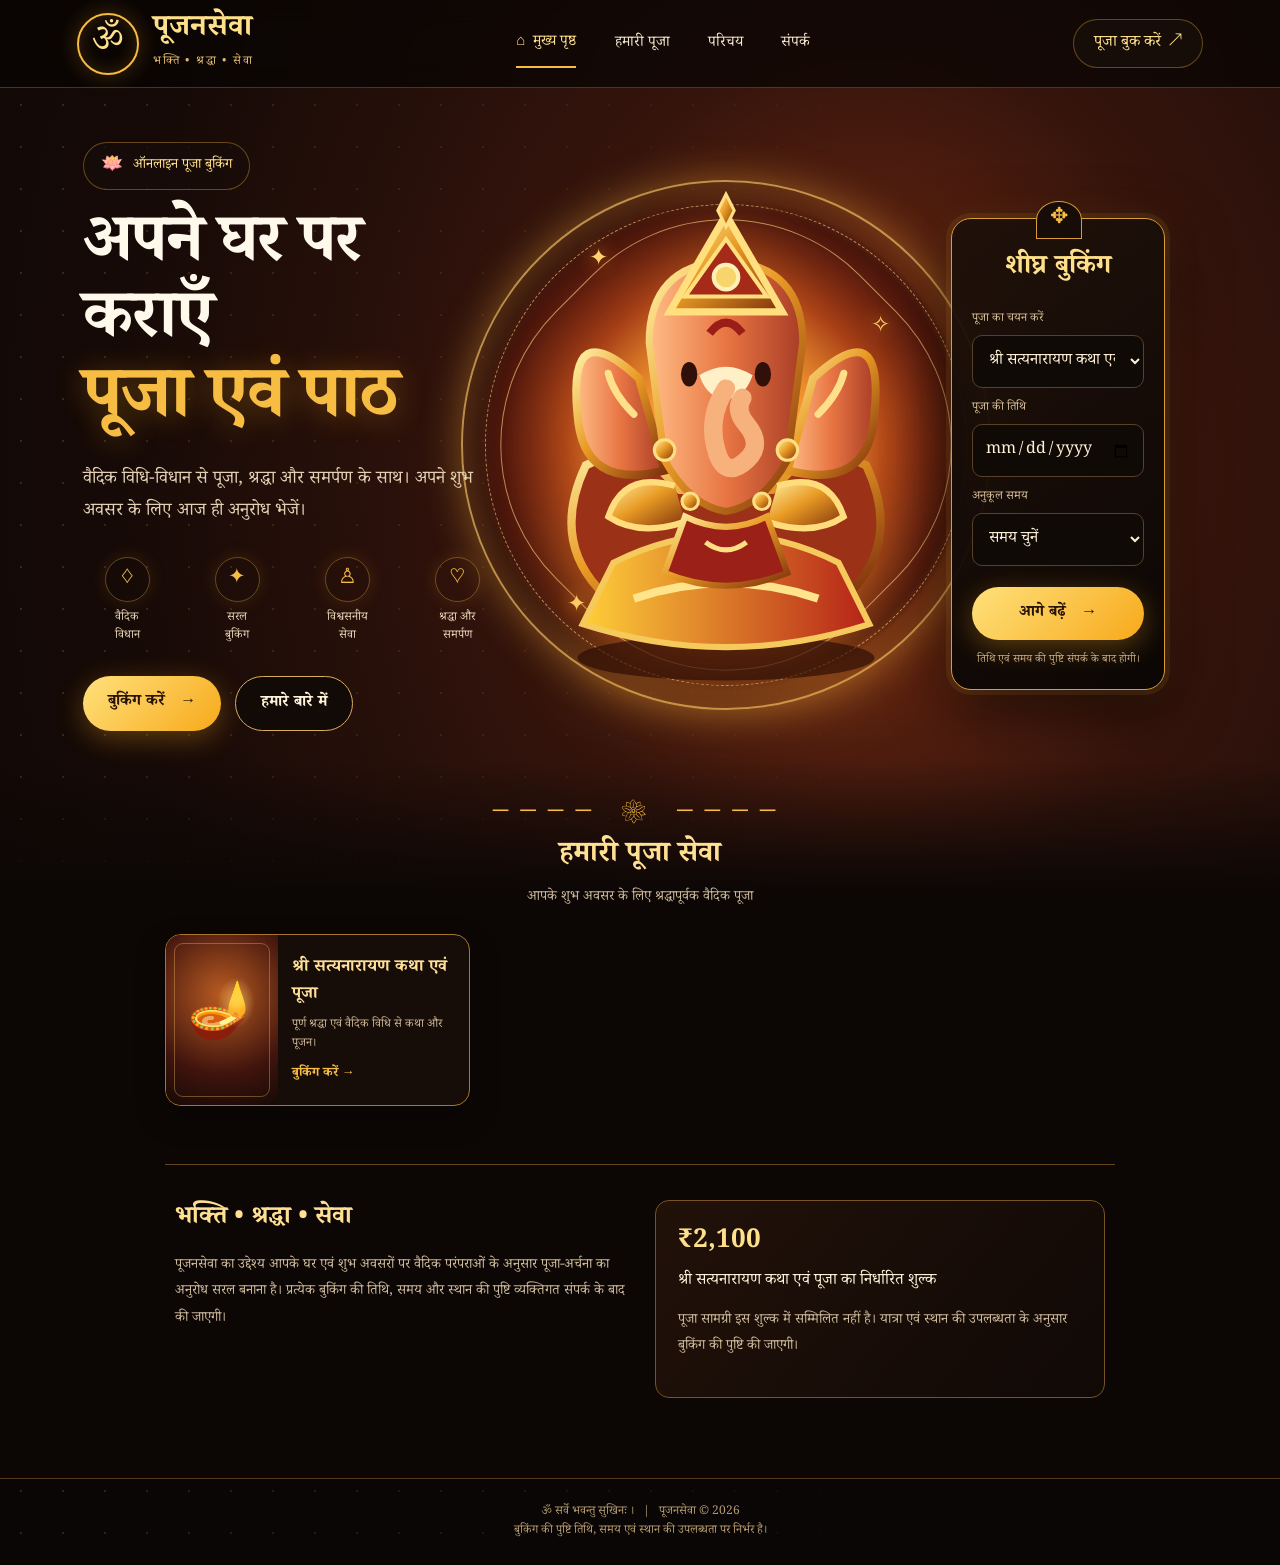
==== index.html @ 4617ffc5 "Build PujanSeva devotional booking homepage" ====
<!doctype html>
<html lang="hi">
<head>
<meta charset="utf-8"><meta name="viewport" content="width=device-width,initial-scale=1">
<meta name="theme-color" content="#100805"><meta name="description" content="पूजनसेवा — श्री सत्यनारायण कथा एवं पूजा के लिए ऑनलाइन बुकिंग।">
<title>पूजनसेवा | दिव्य पूजा बुकिंग</title>
<link rel="preconnect" href="https://fonts.googleapis.com"><link rel="preconnect" href="https://fonts.gstatic.com" crossorigin>
<link href="https://fonts.googleapis.com/css2?family=DM+Sans:wght@400;500;600;700&family=Noto+Serif+Devanagari:wght@400;500;600;700&display=swap" rel="stylesheet">
<style>
:root{--gold:#f7bd43;--gold2:#ffe08a;--ink:#100805;--cream:#fff4d9;--muted:#d2bda0;--line:rgba(245,183,62,.35)}
*{box-sizing:border-box}html{scroll-behavior:smooth}body{margin:0;background:#100805;color:var(--cream);font-family:'Noto Serif Devanagari',serif}button,input,select,textarea{font:inherit}a{color:inherit;text-decoration:none}
.page{min-height:100vh;position:relative;overflow:hidden;background:radial-gradient(ellipse at 68% 30%,#7c2d13 0,#35140c 28%,#160a07 61%,#0b0605 100%)}
.page:before{content:"";position:absolute;inset:0;opacity:.17;pointer-events:none;background-image:radial-gradient(#f8c35a 1px,transparent 1px);background-size:42px 42px;mask-image:linear-gradient(90deg,#000,transparent 78%)}
.topbar{height:88px;display:flex;align-items:center;justify-content:space-between;padding:0 clamp(20px,6vw,92px);border-bottom:1px solid rgba(255,198,79,.25);background:rgba(8,5,4,.72);backdrop-filter:blur(14px);position:relative;z-index:5}
.brand{display:flex;align-items:center;gap:14px}.brand-mark{width:62px;height:62px;border:2px solid var(--gold);border-radius:50%;display:grid;place-items:center;color:var(--gold2);font-size:36px;box-shadow:0 0 22px #e99a2444,inset 0 0 18px #e99a2433}.brand-name{font-size:30px;line-height:1;color:var(--gold2);font-weight:700}.brand-tag{font-size:12px;letter-spacing:1.8px;color:#e5bd72;margin-top:7px}
.nav{display:flex;gap:clamp(18px,3vw,48px);align-items:center;color:#f7e8cf;font-size:15px}.nav a{padding:12px 0;transition:.2s}.nav a:hover,.nav a.active{color:var(--gold2)}.nav a.active{border-bottom:2px solid var(--gold)}
.nav-cta{border:1px solid var(--line);border-radius:30px;padding:11px 20px;color:var(--gold2);background:#160d08}
.hero{position:relative;z-index:1;min-height:580px;display:grid;grid-template-columns:1.02fr 1.2fr .76fr;align-items:center;gap:10px;padding:42px clamp(22px,6.5vw,108px) 0}
.hero-copy{position:relative;z-index:2;padding:12px 0 30px}.eyebrow{display:inline-flex;align-items:center;gap:10px;border:1px solid var(--line);border-radius:30px;padding:9px 17px;color:var(--gold2);font-size:14px;background:#170d09aa}.eyebrow span{font-size:18px}
h1{font-size:clamp(42px,5.3vw,76px);line-height:1.12;margin:22px 0 14px;letter-spacing:-1.8px;color:#fff9ec;font-weight:700}h1 em{display:block;color:var(--gold);font-style:normal;font-size:1.08em;text-shadow:0 4px 30px #ffad2655}.sub{font-size:18px;color:#e4d1b4;line-height:1.8;max-width:450px}
.trust{display:flex;gap:22px;margin:28px 0 30px}.trust-item{width:88px;text-align:center;color:#e7d4b6;font-size:12px;line-height:1.5}.trust-icon{width:45px;height:45px;margin:0 auto 8px;border:1px solid var(--line);border-radius:50%;display:grid;place-items:center;color:var(--gold);font-size:21px;box-shadow:0 0 18px #f5ad2a22}
.actions{display:flex;gap:14px;flex-wrap:wrap}.btn{border:0;border-radius:40px;padding:14px 25px;font-weight:700;cursor:pointer;transition:transform .2s,box-shadow .2s}.btn:hover{transform:translateY(-2px)}.btn-gold{color:#281405;background:linear-gradient(135deg,#ffe17b,#f7a91b);box-shadow:0 7px 28px #f5a51c55}.btn-outline{color:#fff4d9;border:1px solid #d8ad59;background:#120a07}
.art{height:560px;position:relative;display:grid;place-items:center;isolation:isolate}.halo{position:absolute;width:min(39vw,490px);aspect-ratio:1;border-radius:50%;background:radial-gradient(circle,#ffd98b 0,#f79b37 24%,#a63a16 46%,#44130c 68%,transparent 72%);filter:blur(1px);opacity:.95;z-index:-2}.mandala{position:absolute;width:min(44vw,530px);aspect-ratio:1;border:2px solid #ffce68aa;border-radius:50%;box-shadow:0 0 40px #ffb43d66,inset 0 0 40px #ffb43d44;z-index:-1}.mandala:before,.mandala:after{content:"";position:absolute;inset:22px;border:1px dashed #ffdc8c99;border-radius:50%}.mandala:after{inset:48px;border-style:solid;transform:rotate(45deg);border-radius:44%}
.ganesh{width:min(37vw,430px);height:auto;filter:drop-shadow(0 18px 35px #ff9d2a66);animation:float 6s ease-in-out infinite}.spark{position:absolute;color:#ffd46c;font-size:23px;text-shadow:0 0 18px #ff9b21;animation:twinkle 2.4s infinite alternate}.s1{top:14%;left:18%}.s2{top:26%;right:12%;animation-delay:.8s}.s3{bottom:18%;left:13%;animation-delay:1.3s}.s4{bottom:25%;right:16%;animation-delay:.4s}
@keyframes float{50%{transform:translateY(-9px)}}@keyframes twinkle{to{opacity:.25;transform:scale(.7)}}
.booking{position:relative;z-index:3;border:1px solid #d99d37;border-radius:20px;padding:24px 20px 20px;background:linear-gradient(155deg,#1d1009f2,#090605f5);box-shadow:0 0 0 5px #f3b43a16,0 18px 60px #000a,0 0 35px #f2a52b22;margin-top:18px}.booking:before{content:"✥";position:absolute;top:-18px;left:calc(50% - 22px);width:44px;height:36px;background:#170c07;border:1px solid #d99d37;border-radius:50% 50% 0 0;color:var(--gold);display:grid;place-items:center;font-size:22px}.booking h2{text-align:center;color:var(--gold2);font-size:27px;margin:5px 0 20px}.field{margin:11px 0}.field label{display:block;font-size:12px;color:#d6bd96;margin:0 0 6px}.field input,.field select,.field textarea{width:100%;background:#100a07;border:1px solid #5a4025;border-radius:10px;padding:12px;color:#fff0d4;outline:none}.field input:focus,.field select:focus,.field textarea:focus{border-color:var(--gold);box-shadow:0 0 0 3px #e9a83222}.field select option{background:#160d08}.booking .btn{width:100%;margin-top:10px;font-size:16px}
.booking-note{text-align:center;color:#c7aa7d;font-size:11px;margin:12px 0 0}
.section{position:relative;z-index:1;padding:36px clamp(20px,7vw,110px) 80px;background:linear-gradient(180deg,transparent,#0c0705 18%)}.section-heading{text-align:center;margin:0 auto 25px}.ornament{color:var(--gold);font-size:22px;letter-spacing:12px}.section-heading h2{font-size:29px;color:#ffdf92;margin:3px 0 8px}.section-heading p{color:#cbb89b;font-size:14px;margin:0}
.service-grid{display:grid;grid-template-columns:repeat(3,minmax(0,1fr));gap:18px;max-width:950px;margin:0 auto}.service-card{border:1px solid #a8752a;border-radius:16px;overflow:hidden;background:#170d08;box-shadow:0 12px 30px #0005;display:flex;min-height:170px}.service-art{width:42%;min-height:170px;display:grid;place-items:center;font-size:56px;background:radial-gradient(circle at 50% 35%,#b95b22,#40140d 64%,#160906);position:relative}.service-art:after{content:"";position:absolute;inset:8px;border:1px solid #ffcf6a55;border-radius:9px}.service-info{padding:18px 14px;display:flex;flex-direction:column;justify-content:center}.service-info h3{font-size:17px;color:#ffdf98;margin:0 0 7px}.service-info p{font-size:12px;color:#c9b493;line-height:1.6;margin:0 0 10px}.service-info a{font-size:13px;color:var(--gold);font-weight:700}
.about{max-width:950px;margin:58px auto 0;border-top:1px solid #65451e;padding:35px 10px 0;display:grid;grid-template-columns:1fr 1fr;gap:30px}.about h2{font-size:25px;color:#ffdf92;margin:0 0 10px}.about p{font-size:14px;line-height:1.9;color:#cdb99a}.about-box{border:1px solid #795321;border-radius:14px;padding:22px;background:linear-gradient(130deg,#211109,#100906)}.about-box strong{color:var(--gold2);font-size:26px;display:block;margin-bottom:6px}.footer{border-top:1px solid #503719;padding:24px;text-align:center;color:#b69a70;font-size:12px;background:#090605}
.modal{position:fixed;inset:0;background:#000b;display:none;place-items:center;padding:18px;z-index:20}.modal.open{display:grid}.modal-card{width:min(100%,520px);max-height:90vh;overflow:auto;border:1px solid #d99d37;border-radius:18px;background:#160d08;padding:25px;box-shadow:0 20px 80px #000}.modal-head{display:flex;justify-content:space-between;align-items:center}.modal-head h2{color:var(--gold2);margin:0 0 15px}.close{background:none;border:0;color:#f5dba9;font-size:26px;cursor:pointer}.notice{font-size:12px;color:#c9b493;line-height:1.7}.toast{position:fixed;bottom:22px;left:50%;transform:translate(-50%,20px);opacity:0;pointer-events:none;background:#f5c65d;color:#241306;padding:12px 18px;border-radius:30px;font-size:13px;z-index:30;transition:.25s}.toast.show{opacity:1;transform:translate(-50%,0)}
@media(max-width:1050px){.hero{grid-template-columns:1fr 1fr;}.art{position:absolute;right:23%;top:20px;width:48%;opacity:.52;z-index:0}.hero-copy{z-index:2}.booking{grid-column:2;max-width:360px;justify-self:end}.nav{gap:18px}.service-grid{grid-template-columns:1fr 1fr}}
@media(max-width:700px){.topbar{height:75px;padding:0 17px}.brand-mark{width:48px;height:48px;font-size:28px}.brand-name{font-size:24px}.brand-tag{font-size:9px;letter-spacing:1px}.nav{display:none}.nav-cta{font-size:12px;padding:9px 13px}.hero{display:flex;flex-direction:column;align-items:stretch;padding:30px 20px 0;gap:0}.hero-copy{padding-bottom:0}.art{position:absolute;right:-28px;top:100px;width:75%;height:360px;opacity:.27}.halo{width:310px}.mandala{width:340px}.ganesh{width:285px}h1{font-size:48px;max-width:450px;margin-top:20px}.sub{font-size:15px;max-width:340px}.trust{gap:9px;justify-content:space-between;margin:23px 0}.trust-item{width:76px;font-size:10px}.trust-icon{width:39px;height:39px}.actions .btn{padding:12px 18px;font-size:13px}.booking{width:100%;max-width:none;margin:32px 0 0;align-self:stretch}.section{padding:35px 18px 60px}.service-grid{grid-template-columns:1fr}.service-card{min-height:135px}.service-art{min-height:135px}.about{grid-template-columns:1fr;margin-top:40px}.section-heading h2{font-size:25px}}
</style>
</head>
<body>
<div class="page">
<header class="topbar">
<a class="brand" href="#home"><div class="brand-mark">ॐ</div><div><div class="brand-name">पूजनसेवा</div><div class="brand-tag">भक्ति • श्रद्धा • सेवा</div></div></a>
<nav class="nav"><a class="active" href="#home">⌂ &nbsp;मुख्य पृष्ठ</a><a href="#puja">हमारी पूजा</a><a href="#about">परिचय</a><a href="#contact">संपर्क</a></nav>
<a class="nav-cta" href="#booking">पूजा बुक करें&nbsp; ↗</a>
</header>
<main id="home">
<section class="hero">
<div class="hero-copy">
<div class="eyebrow"><span>🪷</span> ऑनलाइन पूजा बुकिंग</div>
<h1>अपने घर पर कराएँ<em>पूजा एवं पाठ</em></h1>
<p class="sub">वैदिक विधि-विधान से पूजा, श्रद्धा और समर्पण के साथ। अपने शुभ अवसर के लिए आज ही अनुरोध भेजें।</p>
<div class="trust">
<div class="trust-item"><div class="trust-icon">♢</div>वैदिक<br>विधान</div>
<div class="trust-item"><div class="trust-icon">✦</div>सरल<br>बुकिंग</div>
<div class="trust-item"><div class="trust-icon">♙</div>विश्वसनीय<br>सेवा</div>
<div class="trust-item"><div class="trust-icon">♡</div>श्रद्धा और<br>समर्पण</div>
</div>
<div class="actions"><a class="btn btn-gold" href="#booking">बुकिंग करें &nbsp; →</a><a class="btn btn-outline" href="#about">हमारे बारे में</a></div>
</div>
<div class="art" aria-label="श्री गणेश का प्रतीकात्मक चित्र">
<div class="halo"></div><div class="mandala"></div><span class="spark s1">✦</span><span class="spark s2">✧</span><span class="spark s3">✦</span><span class="spark s4">✧</span>
<svg class="ganesh" viewBox="0 0 420 500" role="img" aria-label="श्री गणेश">
<defs><linearGradient id="gold" x1="0" x2="1" y1="0" y2="1"><stop stop-color="#fff1a5"/><stop offset=".45" stop-color="#e99b25"/><stop offset="1" stop-color="#7e310b"/></linearGradient><linearGradient id="skin" x1="0" x2="1"><stop stop-color="#ffbd86"/><stop offset=".5" stop-color="#e87543"/><stop offset="1" stop-color="#a83d26"/></linearGradient><linearGradient id="cloth" x1="0" x2="1"><stop stop-color="#ffcf39"/><stop offset="1" stop-color="#b52218"/></linearGradient></defs>
<ellipse cx="210" cy="458" rx="145" ry="22" fill="#2a0c05" opacity=".65"/>
<path d="M85 390 Q40 340 73 270 L120 248 L165 294 L255 294 L300 248 L347 270 Q380 340 335 390Z" fill="#9b3218" stroke="url(#gold)" stroke-width="8"/>
<path d="M100 365 Q210 310 320 365 L350 425 Q210 470 70 425Z" fill="url(#cloth)" stroke="#f6c95c" stroke-width="6"/>
<path d="M120 400 Q210 370 300 400" fill="none" stroke="#ffe48c" stroke-width="8"/>
<path d="M125 185 Q55 120 65 220 Q70 295 150 275Z" fill="url(#skin)" stroke="url(#gold)" stroke-width="8"/>
<path d="M295 185 Q365 120 355 220 Q350 295 270 275Z" fill="url(#skin)" stroke="url(#gold)" stroke-width="8"/>
<path d="M135 150 Q135 75 210 70 Q285 75 285 150 L270 265 Q245 310 210 315 Q175 310 150 265Z" fill="url(#skin)" stroke="url(#gold)" stroke-width="7"/>
<path d="M184 182 Q210 165 236 182 Q228 205 210 205 Q192 205 184 182Z" fill="#fff0c8"/>
<ellipse cx="174" cy="181" rx="8" ry="12" fill="#301008"/><ellipse cx="246" cy="181" rx="8" ry="12" fill="#301008"/>
<path d="M210 195 Q190 225 202 260 Q211 283 231 264 Q246 249 230 230 Q218 216 226 204" fill="none" stroke="#f6b17c" stroke-width="18" stroke-linecap="round"/>
<path d="M194 141 Q210 120 226 141" fill="none" stroke="#9a1e17" stroke-width="8"/>
<path d="M155 120 L210 25 L265 120Z" fill="url(#gold)" stroke="#ffdf7e" stroke-width="7"/>
<path d="M170 105 L210 49 L250 105Z" fill="#a52b18" stroke="#ffdf7e" stroke-width="4"/>
<circle cx="210" cy="86" r="12" fill="#f8d46c" stroke="#fff0b5" stroke-width="4"/>
<path d="M160 290 Q110 275 95 320 Q125 340 170 325" fill="url(#gold)" stroke="#ffdc7c" stroke-width="6"/>
<path d="M260 290 Q310 275 325 320 Q295 340 250 325" fill="url(#gold)" stroke="#ffdc7c" stroke-width="6"/>
<path d="M170 320 Q210 340 250 320 L270 375 Q210 400 150 375Z" fill="#9b2017" stroke="url(#gold)" stroke-width="6"/>
<path d="M190 345 Q210 360 230 345" fill="none" stroke="#ffdf83" stroke-width="5"/>
<g fill="url(#gold)" stroke="#ffdf83" stroke-width="3"><circle cx="150" cy="255" r="10"/><circle cx="270" cy="255" r="10"/><circle cx="175" cy="305" r="8"/><circle cx="245" cy="305" r="8"/><path d="M210 5 l8 16 -8 16 -8-16Z"/></g>
<path d="M120 220 Q100 200 95 180 M300 220 Q320 200 325 180" stroke="#ffe08a" stroke-width="7" fill="none" stroke-linecap="round"/>
</svg>
</div>
<aside class="booking" id="booking">
<h2>शीघ्र बुकिंग</h2>
<form id="quickForm">
<div class="field"><label for="quickPuja">पूजा का चयन करें</label><select id="quickPuja" required><option value="श्री सत्यनारायण कथा एवं पूजा">श्री सत्यनारायण कथा एवं पूजा</option></select></div>
<div class="field"><label for="quickDate">पूजा की तिथि</label><input id="quickDate" type="date" required></div>
<div class="field"><label for="quickTime">अनुकूल समय</label><select id="quickTime" required><option value="">समय चुनें</option><option>प्रातःकाल (सुबह 6–10 बजे)</option><option>मध्याह्न (सुबह 10–दोपहर 2 बजे)</option><option>सायंकाल (शाम 4–8 बजे)</option></select></div>
<button class="btn btn-gold" type="submit">आगे बढ़ें &nbsp; →</button>
<p class="booking-note">तिथि एवं समय की पुष्टि संपर्क के बाद होगी।</p>
</form>
</aside>
</section>
<section class="section" id="puja">
<div class="section-heading"><div class="ornament">──── ❀ ────</div><h2>हमारी पूजा सेवा</h2><p>आपके शुभ अवसर के लिए श्रद्धापूर्वक वैदिक पूजा</p></div>
<div class="service-grid">
<article class="service-card"><div class="service-art">🪔</div><div class="service-info"><h3>श्री सत्यनारायण कथा एवं पूजा</h3><p>पूर्ण श्रद्धा एवं वैदिक विधि से कथा और पूजन।</p><a href="#booking">बुकिंग करें →</a></div></article>
</div>
<div class="about" id="about">
<div><h2>भक्ति • श्रद्धा • सेवा</h2><p>पूजनसेवा का उद्देश्य आपके घर एवं शुभ अवसरों पर वैदिक परंपराओं के अनुसार पूजा-अर्चना का अनुरोध सरल बनाना है। प्रत्येक बुकिंग की तिथि, समय और स्थान की पुष्टि व्यक्तिगत संपर्क के बाद की जाएगी।</p></div>
<div class="about-box"><strong>₹2,100</strong><span>श्री सत्यनारायण कथा एवं पूजा का निर्धारित शुल्क</span><p>पूजा सामग्री इस शुल्क में सम्मिलित नहीं है। यात्रा एवं स्थान की उपलब्धता के अनुसार बुकिंग की पुष्टि की जाएगी।</p></div>
</div>
</section>
</main>
<footer class="footer" id="contact">ॐ सर्वे भवन्तु सुखिनः । &nbsp; | &nbsp; पूजनसेवा © <span id="year"></span><br><span>बुकिंग की पुष्टि तिथि, समय एवं स्थान की उपलब्धता पर निर्भर है।</span></footer>
</div>
<div class="modal" id="bookingModal" role="dialog" aria-modal="true" aria-labelledby="modalTitle"><div class="modal-card">
<div class="modal-head"><h2 id="modalTitle">पूजा बुकिंग विवरण</h2><button class="close" id="closeModal" aria-label="बंद करें">×</button></div>
<form id="fullForm">
<div class="field"><label for="fullName">पूरा नाम</label><input id="fullName" required maxlength="80" placeholder="अपना नाम लिखें"></div>
<div class="field"><label for="mobile">मोबाइल नंबर</label><input id="mobile" required inputmode="numeric" pattern="[6-9][0-9]{9}" maxlength="10" placeholder="10 अंकों का मोबाइल नंबर"></div>
<div class="field"><label for="fullDate">पूजा की तिथि</label><input id="fullDate" type="date" required></div>
<div class="field"><label for="fullTime">अनुकूल समय</label><input id="fullTime" required placeholder="जैसे सुबह 10 बजे"></div>
<div class="field"><label for="address">पूरा पता</label><textarea id="address" rows="3" required placeholder="मकान/क्षेत्र, शहर, राज्य और पिन कोड"></textarea></div>
<div class="field"><label for="requirements">अन्य जानकारी (वैकल्पिक)</label><textarea id="requirements" rows="2" placeholder="कोई विशेष अनुरोध"></textarea></div>
<p class="notice">पूजा शुल्क ₹2,100 है। अनुरोध भेजने के बाद पंडित जी तिथि, समय और यात्रा की उपलब्धता की पुष्टि करेंगे। यह फॉर्म अभी अनुरोध तैयार करता है; ऑनलाइन भुगतान या स्वतः बुकिंग-पुष्टि सक्रिय नहीं है।</p>
<button class="btn btn-gold" type="submit" style="width:100%">बुकिंग अनुरोध तैयार करें</button>
</form><div id="result" class="notice" hidden></div>
</div></div><div class="toast" id="toast"></div>
<script>
const WHATSAPP_NUMBER = ""; // Add the verified WhatsApp number with country code (91...)
const $=id=>document.getElementById(id);
const today=new Date();const minDate=new Date(today.getTime()-today.getTimezoneOffset()*60000).toISOString().slice(0,10);
$('quickDate').min=minDate;$('fullDate').min=minDate;$('year').textContent=new Date().getFullYear();
function toast(msg){$('toast').textContent=msg;$('toast').classList.add('show');setTimeout(()=>$('toast').classList.remove('show'),3300)}
function openModal(date='',time=''){ $('bookingModal').classList.add('open');if(date)$('fullDate').value=date;if(time)$('fullTime').value=time; }
$('quickForm').addEventListener('submit',e=>{e.preventDefault();openModal($('quickDate').value,$('quickTime').value)});
$('closeModal').addEventListener('click',()=>$('bookingModal').classList.remove('open'));
$('bookingModal').addEventListener('click',e=>{if(e.target===$('bookingModal'))$('bookingModal').classList.remove('open')});
$('fullForm').addEventListener('submit',async e=>{
 e.preventDefault();
 const mobile=$('mobile').value.trim();if(!/^[6-9][0-9]{9}$/.test(mobile)){toast('कृपया सही 10 अंकों का मोबाइल नंबर लिखें।');return}
 const data={सेवा:'श्री सत्यनारायण कथा एवं पूजा',नाम:$('fullName').value.trim(),मोबाइल:mobile,तिथि:$('fullDate').value,समय:$('fullTime').value,पता:$('address').value.trim(),अन्य_जानकारी:$('requirements').value.trim(),शुल्क:'₹2,100'};
 const message='पूजा बुकिंग अनुरोध\n'+Object.entries(data).map(([k,v])=>k+': '+v).join('\n');
 if(WHATSAPP_NUMBER){
  window.open('https://wa.me/'+WHATSAPP_NUMBER+'?text='+encodeURIComponent(message),'_blank','noopener');
  $('result').hidden=false;$('result').textContent='आपका अनुरोध WhatsApp में तैयार है। कृपया संदेश भेजें।';
 }else{
  try{await navigator.clipboard.writeText(message);$('result').hidden=false;$('result').innerHTML='आपका बुकिंग विवरण कॉपी हो गया है। वास्तविक अनुरोध भेजने के लिए वेबसाइट के संचालक से संपर्क करें। WhatsApp नंबर अभी वेबसाइट में कॉन्फ़िगर नहीं है।';toast('बुकिंग विवरण कॉपी हो गया।')}
  catch{ $('result').hidden=false;$('result').textContent=message; }
 }
});
</script>
</body></html>
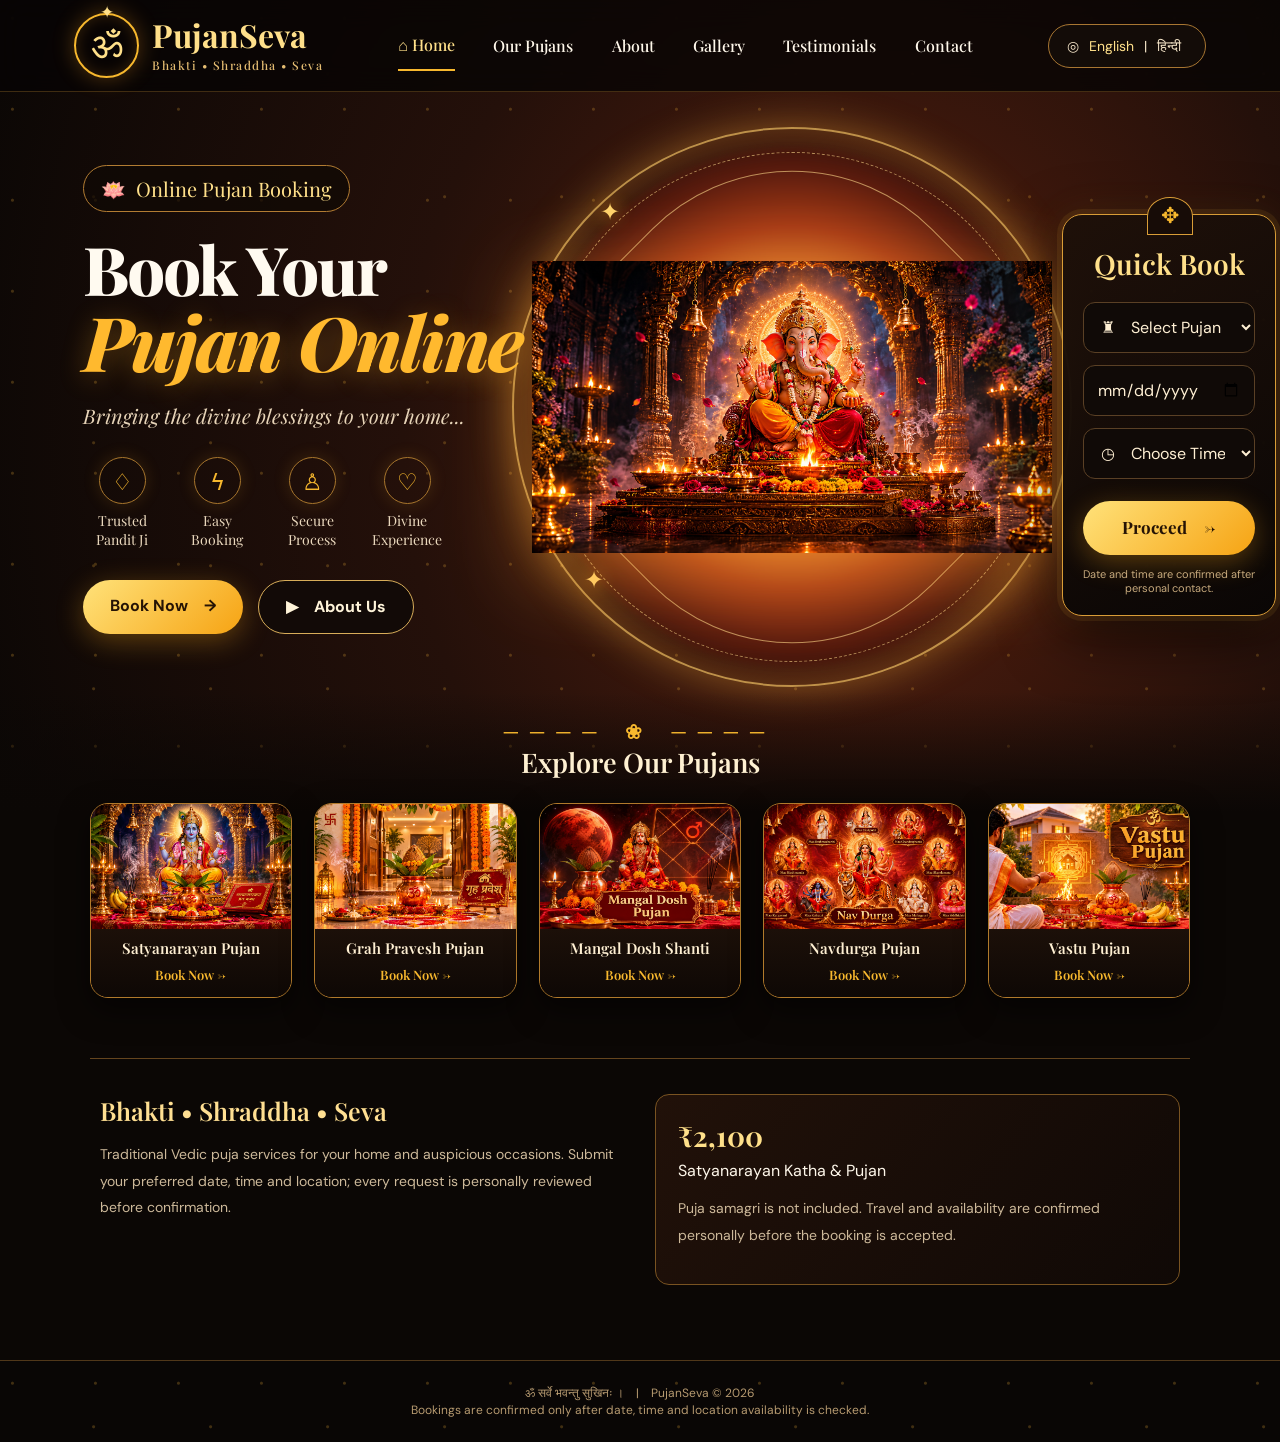
==== commit cba1ae52: "Redesign PujanSeva homepage using provided devotional image assets" ====
--- a/index.html
+++ b/index.html
@@ -1,144 +1,75 @@
 <!doctype html>
-<html lang="hi">
+<html lang="en">
 <head>
 <meta charset="utf-8"><meta name="viewport" content="width=device-width,initial-scale=1">
-<meta name="theme-color" content="#100805"><meta name="description" content="पूजनसेवा — श्री सत्यनारायण कथा एवं पूजा के लिए ऑनलाइन बुकिंग।">
-<title>पूजनसेवा | दिव्य पूजा बुकिंग</title>
+<meta name="theme-color" content="#090604">
+<meta name="description" content="PujanSeva — Book traditional Vedic pujas online.">
+<title>PujanSeva | Divine Online Booking</title>
 <link rel="preconnect" href="https://fonts.googleapis.com"><link rel="preconnect" href="https://fonts.gstatic.com" crossorigin>
-<link href="https://fonts.googleapis.com/css2?family=DM+Sans:wght@400;500;600;700&family=Noto+Serif+Devanagari:wght@400;500;600;700&display=swap" rel="stylesheet">
+<link href="https://fonts.googleapis.com/css2?family=DM+Sans:wght@400;500;600;700&family=Playfair+Display:wght@500;600;700;800&display=swap" rel="stylesheet">
 <style>
-:root{--gold:#f7bd43;--gold2:#ffe08a;--ink:#100805;--cream:#fff4d9;--muted:#d2bda0;--line:rgba(245,183,62,.35)}
-*{box-sizing:border-box}html{scroll-behavior:smooth}body{margin:0;background:#100805;color:var(--cream);font-family:'Noto Serif Devanagari',serif}button,input,select,textarea{font:inherit}a{color:inherit;text-decoration:none}
-.page{min-height:100vh;position:relative;overflow:hidden;background:radial-gradient(ellipse at 68% 30%,#7c2d13 0,#35140c 28%,#160a07 61%,#0b0605 100%)}
-.page:before{content:"";position:absolute;inset:0;opacity:.17;pointer-events:none;background-image:radial-gradient(#f8c35a 1px,transparent 1px);background-size:42px 42px;mask-image:linear-gradient(90deg,#000,transparent 78%)}
-.topbar{height:88px;display:flex;align-items:center;justify-content:space-between;padding:0 clamp(20px,6vw,92px);border-bottom:1px solid rgba(255,198,79,.25);background:rgba(8,5,4,.72);backdrop-filter:blur(14px);position:relative;z-index:5}
-.brand{display:flex;align-items:center;gap:14px}.brand-mark{width:62px;height:62px;border:2px solid var(--gold);border-radius:50%;display:grid;place-items:center;color:var(--gold2);font-size:36px;box-shadow:0 0 22px #e99a2444,inset 0 0 18px #e99a2433}.brand-name{font-size:30px;line-height:1;color:var(--gold2);font-weight:700}.brand-tag{font-size:12px;letter-spacing:1.8px;color:#e5bd72;margin-top:7px}
-.nav{display:flex;gap:clamp(18px,3vw,48px);align-items:center;color:#f7e8cf;font-size:15px}.nav a{padding:12px 0;transition:.2s}.nav a:hover,.nav a.active{color:var(--gold2)}.nav a.active{border-bottom:2px solid var(--gold)}
-.nav-cta{border:1px solid var(--line);border-radius:30px;padding:11px 20px;color:var(--gold2);background:#160d08}
-.hero{position:relative;z-index:1;min-height:580px;display:grid;grid-template-columns:1.02fr 1.2fr .76fr;align-items:center;gap:10px;padding:42px clamp(22px,6.5vw,108px) 0}
-.hero-copy{position:relative;z-index:2;padding:12px 0 30px}.eyebrow{display:inline-flex;align-items:center;gap:10px;border:1px solid var(--line);border-radius:30px;padding:9px 17px;color:var(--gold2);font-size:14px;background:#170d09aa}.eyebrow span{font-size:18px}
-h1{font-size:clamp(42px,5.3vw,76px);line-height:1.12;margin:22px 0 14px;letter-spacing:-1.8px;color:#fff9ec;font-weight:700}h1 em{display:block;color:var(--gold);font-style:normal;font-size:1.08em;text-shadow:0 4px 30px #ffad2655}.sub{font-size:18px;color:#e4d1b4;line-height:1.8;max-width:450px}
-.trust{display:flex;gap:22px;margin:28px 0 30px}.trust-item{width:88px;text-align:center;color:#e7d4b6;font-size:12px;line-height:1.5}.trust-icon{width:45px;height:45px;margin:0 auto 8px;border:1px solid var(--line);border-radius:50%;display:grid;place-items:center;color:var(--gold);font-size:21px;box-shadow:0 0 18px #f5ad2a22}
-.actions{display:flex;gap:14px;flex-wrap:wrap}.btn{border:0;border-radius:40px;padding:14px 25px;font-weight:700;cursor:pointer;transition:transform .2s,box-shadow .2s}.btn:hover{transform:translateY(-2px)}.btn-gold{color:#281405;background:linear-gradient(135deg,#ffe17b,#f7a91b);box-shadow:0 7px 28px #f5a51c55}.btn-outline{color:#fff4d9;border:1px solid #d8ad59;background:#120a07}
-.art{height:560px;position:relative;display:grid;place-items:center;isolation:isolate}.halo{position:absolute;width:min(39vw,490px);aspect-ratio:1;border-radius:50%;background:radial-gradient(circle,#ffd98b 0,#f79b37 24%,#a63a16 46%,#44130c 68%,transparent 72%);filter:blur(1px);opacity:.95;z-index:-2}.mandala{position:absolute;width:min(44vw,530px);aspect-ratio:1;border:2px solid #ffce68aa;border-radius:50%;box-shadow:0 0 40px #ffb43d66,inset 0 0 40px #ffb43d44;z-index:-1}.mandala:before,.mandala:after{content:"";position:absolute;inset:22px;border:1px dashed #ffdc8c99;border-radius:50%}.mandala:after{inset:48px;border-style:solid;transform:rotate(45deg);border-radius:44%}
-.ganesh{width:min(37vw,430px);height:auto;filter:drop-shadow(0 18px 35px #ff9d2a66);animation:float 6s ease-in-out infinite}.spark{position:absolute;color:#ffd46c;font-size:23px;text-shadow:0 0 18px #ff9b21;animation:twinkle 2.4s infinite alternate}.s1{top:14%;left:18%}.s2{top:26%;right:12%;animation-delay:.8s}.s3{bottom:18%;left:13%;animation-delay:1.3s}.s4{bottom:25%;right:16%;animation-delay:.4s}
-@keyframes float{50%{transform:translateY(-9px)}}@keyframes twinkle{to{opacity:.25;transform:scale(.7)}}
-.booking{position:relative;z-index:3;border:1px solid #d99d37;border-radius:20px;padding:24px 20px 20px;background:linear-gradient(155deg,#1d1009f2,#090605f5);box-shadow:0 0 0 5px #f3b43a16,0 18px 60px #000a,0 0 35px #f2a52b22;margin-top:18px}.booking:before{content:"✥";position:absolute;top:-18px;left:calc(50% - 22px);width:44px;height:36px;background:#170c07;border:1px solid #d99d37;border-radius:50% 50% 0 0;color:var(--gold);display:grid;place-items:center;font-size:22px}.booking h2{text-align:center;color:var(--gold2);font-size:27px;margin:5px 0 20px}.field{margin:11px 0}.field label{display:block;font-size:12px;color:#d6bd96;margin:0 0 6px}.field input,.field select,.field textarea{width:100%;background:#100a07;border:1px solid #5a4025;border-radius:10px;padding:12px;color:#fff0d4;outline:none}.field input:focus,.field select:focus,.field textarea:focus{border-color:var(--gold);box-shadow:0 0 0 3px #e9a83222}.field select option{background:#160d08}.booking .btn{width:100%;margin-top:10px;font-size:16px}
-.booking-note{text-align:center;color:#c7aa7d;font-size:11px;margin:12px 0 0}
-.section{position:relative;z-index:1;padding:36px clamp(20px,7vw,110px) 80px;background:linear-gradient(180deg,transparent,#0c0705 18%)}.section-heading{text-align:center;margin:0 auto 25px}.ornament{color:var(--gold);font-size:22px;letter-spacing:12px}.section-heading h2{font-size:29px;color:#ffdf92;margin:3px 0 8px}.section-heading p{color:#cbb89b;font-size:14px;margin:0}
-.service-grid{display:grid;grid-template-columns:repeat(3,minmax(0,1fr));gap:18px;max-width:950px;margin:0 auto}.service-card{border:1px solid #a8752a;border-radius:16px;overflow:hidden;background:#170d08;box-shadow:0 12px 30px #0005;display:flex;min-height:170px}.service-art{width:42%;min-height:170px;display:grid;place-items:center;font-size:56px;background:radial-gradient(circle at 50% 35%,#b95b22,#40140d 64%,#160906);position:relative}.service-art:after{content:"";position:absolute;inset:8px;border:1px solid #ffcf6a55;border-radius:9px}.service-info{padding:18px 14px;display:flex;flex-direction:column;justify-content:center}.service-info h3{font-size:17px;color:#ffdf98;margin:0 0 7px}.service-info p{font-size:12px;color:#c9b493;line-height:1.6;margin:0 0 10px}.service-info a{font-size:13px;color:var(--gold);font-weight:700}
-.about{max-width:950px;margin:58px auto 0;border-top:1px solid #65451e;padding:35px 10px 0;display:grid;grid-template-columns:1fr 1fr;gap:30px}.about h2{font-size:25px;color:#ffdf92;margin:0 0 10px}.about p{font-size:14px;line-height:1.9;color:#cdb99a}.about-box{border:1px solid #795321;border-radius:14px;padding:22px;background:linear-gradient(130deg,#211109,#100906)}.about-box strong{color:var(--gold2);font-size:26px;display:block;margin-bottom:6px}.footer{border-top:1px solid #503719;padding:24px;text-align:center;color:#b69a70;font-size:12px;background:#090605}
-.modal{position:fixed;inset:0;background:#000b;display:none;place-items:center;padding:18px;z-index:20}.modal.open{display:grid}.modal-card{width:min(100%,520px);max-height:90vh;overflow:auto;border:1px solid #d99d37;border-radius:18px;background:#160d08;padding:25px;box-shadow:0 20px 80px #000}.modal-head{display:flex;justify-content:space-between;align-items:center}.modal-head h2{color:var(--gold2);margin:0 0 15px}.close{background:none;border:0;color:#f5dba9;font-size:26px;cursor:pointer}.notice{font-size:12px;color:#c9b493;line-height:1.7}.toast{position:fixed;bottom:22px;left:50%;transform:translate(-50%,20px);opacity:0;pointer-events:none;background:#f5c65d;color:#241306;padding:12px 18px;border-radius:30px;font-size:13px;z-index:30;transition:.25s}.toast.show{opacity:1;transform:translate(-50%,0)}
-@media(max-width:1050px){.hero{grid-template-columns:1fr 1fr;}.art{position:absolute;right:23%;top:20px;width:48%;opacity:.52;z-index:0}.hero-copy{z-index:2}.booking{grid-column:2;max-width:360px;justify-self:end}.nav{gap:18px}.service-grid{grid-template-columns:1fr 1fr}}
-@media(max-width:700px){.topbar{height:75px;padding:0 17px}.brand-mark{width:48px;height:48px;font-size:28px}.brand-name{font-size:24px}.brand-tag{font-size:9px;letter-spacing:1px}.nav{display:none}.nav-cta{font-size:12px;padding:9px 13px}.hero{display:flex;flex-direction:column;align-items:stretch;padding:30px 20px 0;gap:0}.hero-copy{padding-bottom:0}.art{position:absolute;right:-28px;top:100px;width:75%;height:360px;opacity:.27}.halo{width:310px}.mandala{width:340px}.ganesh{width:285px}h1{font-size:48px;max-width:450px;margin-top:20px}.sub{font-size:15px;max-width:340px}.trust{gap:9px;justify-content:space-between;margin:23px 0}.trust-item{width:76px;font-size:10px}.trust-icon{width:39px;height:39px}.actions .btn{padding:12px 18px;font-size:13px}.booking{width:100%;max-width:none;margin:32px 0 0;align-self:stretch}.section{padding:35px 18px 60px}.service-grid{grid-template-columns:1fr}.service-card{min-height:135px}.service-art{min-height:135px}.about{grid-template-columns:1fr;margin-top:40px}.section-heading h2{font-size:25px}}
+:root{--gold:#f7b82e;--gold2:#ffe08a;--cream:#fff8eb;--muted:#d7c3a4;--line:#9c6b29;--black:#090604}
+*{box-sizing:border-box}html{scroll-behavior:smooth}body{margin:0;background:var(--black);color:var(--cream);font-family:'DM Sans',sans-serif}a{color:inherit;text-decoration:none}button,input,select,textarea{font:inherit}
+.site{min-height:100vh;position:relative;overflow:hidden;background:radial-gradient(ellipse at 68% 30%,#59200f 0,#24100a 38%,#0b0705 76%)}.site:before{content:"";position:absolute;inset:0;pointer-events:none;opacity:.23;background:radial-gradient(circle at 15% 20%,#f8b63c 1px,transparent 2px),radial-gradient(circle at 80% 60%,#f8b63c 1px,transparent 2px);background-size:83px 91px,117px 123px}
+.header{height:92px;padding:0 clamp(22px,5.8vw,96px);display:flex;align-items:center;justify-content:space-between;border-bottom:1px solid #d49b3a44;background:#070504c9;backdrop-filter:blur(14px);position:relative;z-index:5}
+.brand{display:flex;align-items:center;gap:13px}.logo{width:65px;height:65px;border:2px solid var(--gold);border-radius:50%;display:grid;place-items:center;color:var(--gold2);font-family:serif;font-size:38px;box-shadow:0 0 22px #e99a2455,inset 0 0 15px #e99a2433;position:relative}.logo:before{content:"✦";position:absolute;top:-13px;font-size:17px}.brand-name{font:700 32px 'Playfair Display',serif;color:var(--gold2);line-height:1}.brand-tag{font:500 12px 'Playfair Display',serif;color:#e5bd72;letter-spacing:1.5px;margin-top:6px}
+.nav{display:flex;align-items:center;gap:clamp(20px,3vw,48px);font:500 16px 'Playfair Display',serif}.nav a{padding:14px 0;transition:.2s}.nav a:hover,.nav a.active{color:var(--gold2)}.nav a.active{border-bottom:2px solid var(--gold)}.language{border:1px solid #a87632;border-radius:30px;padding:11px 18px;color:#f6e6c9;background:#130c08;font-size:14px}.language button{border:0;background:none;color:inherit;cursor:pointer}.language button.selected{color:var(--gold2)}
+.hero{min-height:590px;display:grid;grid-template-columns:1fr 1.18fr .78fr;align-items:center;gap:10px;padding:30px clamp(22px,6.5vw,108px) 0;position:relative;z-index:1}
+.copy{position:relative;z-index:2;padding:15px 0 30px}.eyebrow{display:inline-flex;align-items:center;gap:10px;border:1px solid #b27c32;border-radius:30px;padding:9px 17px;color:var(--gold2);font:16px 'Playfair Display',serif;background:#100905b8}.eyebrow span{font-size:20px}
+h1{font:800 clamp(48px,5.25vw,78px)/1.02 'Playfair Display',serif;letter-spacing:-2px;margin:22px 0 15px;color:#fffaf0}h1 em{display:block;color:#ffb92e;font-style:italic;font-size:1.12em;text-shadow:0 4px 28px #ffad2655;white-space:nowrap}.sub{font:italic 20px 'Playfair Display',serif;color:#e7d4b8;line-height:1.6;max-width:450px}
+.trust{display:flex;gap:17px;margin:25px 0 30px}.trust-item{width:78px;text-align:center;color:#ead8bd;font:14px/1.35 'Playfair Display',serif}.trust-icon{width:47px;height:47px;margin:0 auto 8px;border:1px solid #a9772d;border-radius:50%;display:grid;place-items:center;color:var(--gold);font-size:23px;box-shadow:0 0 17px #f5ad2a25}
+.actions{display:flex;gap:15px;flex-wrap:wrap}.btn{border:0;border-radius:40px;padding:15px 27px;font-weight:700;cursor:pointer;transition:.2s}.btn:hover{transform:translateY(-2px);filter:brightness(1.08)}.btn-gold{color:#251305;background:linear-gradient(135deg,#ffe27a,#f6a313);box-shadow:0 7px 28px #f5a51c55}.btn-outline{color:#fff4d9;border:1px solid #d8ad59;background:#120a07}
+.art{height:570px;position:relative;display:grid;place-items:center;isolation:isolate}.halo{position:absolute;width:min(42vw,520px);aspect-ratio:1;border-radius:50%;background:radial-gradient(circle,#ffe3a0 0,#f79b37 27%,#a63a16 49%,#44130c 69%,transparent 73%);filter:blur(2px);z-index:-2}.mandala{position:absolute;width:min(47vw,560px);aspect-ratio:1;border:2px solid #ffce68aa;border-radius:50%;box-shadow:0 0 40px #ffb43d66,inset 0 0 40px #ffb43d44;z-index:-1}.mandala:before,.mandala:after{content:"";position:absolute;inset:23px;border:1px dashed #ffdc8c99;border-radius:50%}.mandala:after{inset:53px;border-style:solid;transform:rotate(45deg);border-radius:44%}
+.ganesh{width:min(43vw,520px);height:550px;object-fit:contain;filter:drop-shadow(0 20px 40px #ff9d2a77);animation:float 6s ease-in-out infinite}.spark{position:absolute;color:#ffd46c;font-size:24px;text-shadow:0 0 18px #ff9b21;animation:twinkle 2.4s infinite alternate}.s1{top:13%;left:13%}.s2{top:25%;right:9%;animation-delay:.8s}.s3{bottom:17%;left:10%;animation-delay:1.3s}.s4{bottom:23%;right:13%;animation-delay:.4s}@keyframes float{50%{transform:translateY(-9px)}}@keyframes twinkle{to{opacity:.25;transform:scale(.7)}}
+.booking{position:relative;z-index:3;border:1px solid #d99d37;border-radius:20px;padding:25px 20px 20px;background:linear-gradient(155deg,#1d1009f5,#090605f7);box-shadow:0 0 0 5px #f3b43a16,0 18px 60px #000a,0 0 35px #f2a52b22;margin-top:15px}.booking:before{content:"✥";position:absolute;top:-18px;left:calc(50% - 22px);width:44px;height:36px;background:#170c07;border:1px solid #d99d37;border-radius:50% 50% 0 0;color:var(--gold);display:grid;place-items:center;font-size:22px}.booking h2{text-align:center;color:var(--gold2);font:600 28px 'Playfair Display',serif;margin:5px 0 20px}.field{margin:12px 0}.field label{display:block;font-size:12px;color:#d6bd96;margin:0 0 6px}.field input,.field select,.field textarea{width:100%;background:#100a07;border:1px solid #5a4025;border-radius:12px;padding:13px;color:#fff0d4;outline:none}.field input:focus,.field select:focus,.field textarea:focus{border-color:var(--gold);box-shadow:0 0 0 3px #e9a83222}.field select option{background:#160d08}.booking .btn{width:100%;margin-top:10px;font:700 17px 'Playfair Display',serif}.booking-note{text-align:center;color:#c7aa7d;font-size:11px;margin:12px 0 0}
+.pujas{position:relative;z-index:1;padding:25px clamp(20px,7vw,110px) 75px;background:linear-gradient(180deg,transparent,#0b0705 18%)}.section-title{text-align:center;margin:0 auto 23px;font:600 27px 'Playfair Display',serif;color:#fff1d2}.ornament{color:var(--gold);letter-spacing:12px;font-size:20px}.cards{display:grid;grid-template-columns:repeat(5,minmax(0,1fr));gap:22px;max-width:1360px;margin:auto}.card{border:1px solid #b17a2b;border-radius:18px;overflow:hidden;background:#140b07;box-shadow:0 12px 30px #0008;transition:.25s;min-width:0}.card:hover{transform:translateY(-6px);box-shadow:0 15px 35px #d98a2533}.card img{display:block;width:100%;height:125px;object-fit:cover}.card-info{text-align:center;padding:9px 8px 12px;background:linear-gradient(180deg,#1c1009,#0e0805)}.card h3{font:600 15px 'Playfair Display',serif;margin:0 0 6px;color:#fff0d3}.card a{font:600 13px 'Playfair Display',serif;color:var(--gold)}
+.about{max-width:1100px;margin:60px auto 0;border-top:1px solid #65451e;padding:35px 10px 0;display:grid;grid-template-columns:1fr 1fr;gap:30px}.about h2{font:600 25px 'Playfair Display',serif;color:#ffdf92;margin:0 0 10px}.about p{font-size:14px;line-height:1.9;color:#cdb99a}.about-box{border:1px solid #795321;border-radius:14px;padding:22px;background:linear-gradient(130deg,#211109,#100906)}.about-box strong{color:var(--gold2);font:700 28px 'Playfair Display',serif;display:block;margin-bottom:6px}
+.footer{border-top:1px solid #503719;padding:24px;text-align:center;color:#b69a70;font-size:12px;background:#090605}
+.modal{position:fixed;inset:0;background:#000c;display:none;place-items:center;padding:18px;z-index:20}.modal.open{display:grid}.modal-card{width:min(100%,520px);max-height:90vh;overflow:auto;border:1px solid #d99d37;border-radius:18px;background:#160d08;padding:25px;box-shadow:0 20px 80px #000}.modal-head{display:flex;justify-content:space-between;align-items:center}.modal-head h2{color:var(--gold2);margin:0 0 15px;font:600 24px 'Playfair Display',serif}.close{background:none;border:0;color:#f5dba9;font-size:26px;cursor:pointer}.notice{font-size:12px;color:#c9b493;line-height:1.7}.toast{position:fixed;bottom:22px;left:50%;transform:translate(-50%,20px);opacity:0;pointer-events:none;background:#f5c65d;color:#241306;padding:12px 18px;border-radius:30px;font-size:13px;z-index:30;transition:.25s}.toast.show{opacity:1;transform:translate(-50%,0)}
+@media(max-width:1100px){.hero{grid-template-columns:1fr 1fr}.art{position:absolute;right:20%;top:15px;width:50%;opacity:.5;z-index:0}.copy{z-index:2}.booking{grid-column:2;max-width:350px;justify-self:end}.nav{gap:18px}.cards{grid-template-columns:repeat(3,1fr)}}
+@media(max-width:700px){.header{height:76px;padding:0 16px}.logo{width:49px;height:49px;font-size:29px}.brand-name{font-size:24px}.brand-tag{font-size:9px;letter-spacing:1px}.nav{display:none}.language{font-size:12px;padding:9px 12px}.hero{display:flex;flex-direction:column;align-items:stretch;padding:27px 19px 0;gap:0}.copy{padding-bottom:0}.art{position:absolute;right:-35px;top:95px;width:78%;height:350px;opacity:.3}.halo{width:310px}.mandala{width:340px}.ganesh{width:290px;height:340px}h1{font-size:48px;letter-spacing:-1px;margin-top:19px}h1 em{white-space:normal}.sub{font-size:16px;max-width:340px}.trust{gap:8px;justify-content:space-between;margin:22px 0}.trust-item{width:72px;font-size:11px}.trust-icon{width:39px;height:39px}.actions .btn{padding:12px 17px;font-size:13px}.booking{width:100%;max-width:none;margin:30px 0 0}.pujas{padding:34px 17px 55px}.cards{grid-template-columns:repeat(2,minmax(0,1fr));gap:13px}.card img{height:115px}.card h3{font-size:13px}.about{grid-template-columns:1fr;margin-top:40px}.section-title{font-size:23px}}
+@media(max-width:390px){.cards{grid-template-columns:1fr}.card img{height:155px}.trust{gap:3px}.trust-item{width:67px}}
 </style>
 </head>
-<body>
-<div class="page">
-<header class="topbar">
-<a class="brand" href="#home"><div class="brand-mark">ॐ</div><div><div class="brand-name">पूजनसेवा</div><div class="brand-tag">भक्ति • श्रद्धा • सेवा</div></div></a>
-<nav class="nav"><a class="active" href="#home">⌂ &nbsp;मुख्य पृष्ठ</a><a href="#puja">हमारी पूजा</a><a href="#about">परिचय</a><a href="#contact">संपर्क</a></nav>
-<a class="nav-cta" href="#booking">पूजा बुक करें&nbsp; ↗</a>
-</header>
-<main id="home">
-<section class="hero">
-<div class="hero-copy">
-<div class="eyebrow"><span>🪷</span> ऑनलाइन पूजा बुकिंग</div>
-<h1>अपने घर पर कराएँ<em>पूजा एवं पाठ</em></h1>
-<p class="sub">वैदिक विधि-विधान से पूजा, श्रद्धा और समर्पण के साथ। अपने शुभ अवसर के लिए आज ही अनुरोध भेजें।</p>
-<div class="trust">
-<div class="trust-item"><div class="trust-icon">♢</div>वैदिक<br>विधान</div>
-<div class="trust-item"><div class="trust-icon">✦</div>सरल<br>बुकिंग</div>
-<div class="trust-item"><div class="trust-icon">♙</div>विश्वसनीय<br>सेवा</div>
-<div class="trust-item"><div class="trust-icon">♡</div>श्रद्धा और<br>समर्पण</div>
+<body><div class="site">
+<header class="header"><a class="brand" href="#home"><div class="logo">ॐ</div><div><div class="brand-name">PujanSeva</div><div class="brand-tag">Bhakti • Shraddha • Seva</div></div></a>
+<nav class="nav"><a class="active" href="#home">⌂ Home</a><a href="#puja">Our Pujans</a><a href="#about">About</a><a href="#puja">Gallery</a><a href="#about">Testimonials</a><a href="#contact">Contact</a></nav>
+<div class="language">◎ <button class="selected" type="button" id="englishBtn">English</button> | <button type="button" id="hindiBtn">हिन्दी</button></div></header>
+<main id="home"><section class="hero"><div class="copy">
+<div class="eyebrow"><span>🪷</span><span data-en="Online Pujan Booking" data-hi="ऑनलाइन पूजा बुकिंग">Online Pujan Booking</span></div>
+<h1 data-en="Book Your<em>Pujan Online</em>" data-hi="अपने घर पर कराएँ<em>पूजा एवं पाठ</em>">Book Your<em>Pujan Online</em></h1>
+<p class="sub" data-en="Bringing the divine blessings to your home..." data-hi="वैदिक विधि-विधान से पूजा, श्रद्धा और समर्पण के साथ...">Bringing the divine blessings to your home...</p>
+<div class="trust"><div class="trust-item"><div class="trust-icon">♢</div><span data-en="Trusted Pandit Ji" data-hi="विश्वसनीय पंडित जी">Trusted Pandit Ji</span></div><div class="trust-item"><div class="trust-icon">ϟ</div><span data-en="Easy Booking" data-hi="सरल बुकिंग">Easy Booking</span></div><div class="trust-item"><div class="trust-icon">♙</div><span data-en="Secure Process" data-hi="सुरक्षित प्रक्रिया">Secure Process</span></div><div class="trust-item"><div class="trust-icon">♡</div><span data-en="Divine Experience" data-hi="दिव्य अनुभव">Divine Experience</span></div></div>
+<div class="actions"><a class="btn btn-gold" href="#booking" data-en="Book Now　→" data-hi="बुकिंग करें　→">Book Now　→</a><a class="btn btn-outline" href="#about" data-en="▶　About Us" data-hi="▶　हमारे बारे में">▶　About Us</a></div></div>
+<div class="art"><div class="halo"></div><div class="mandala"></div><span class="spark s1">✦</span><span class="spark s2">✧</span><span class="spark s3">✦</span><span class="spark s4">✧</span><img class="ganesh" src="assets/ganesha-hero.png" alt="Lord Ganesha"></div>
+<aside class="booking" id="booking"><h2 data-en="Quick Book" data-hi="शीघ्र बुकिंग">Quick Book</h2><form id="quickForm">
+<div class="field"><select id="quickPuja" required aria-label="Select Pujan"><option value="श्री सत्यनारायण कथा एवं पूजा">♜　Select Pujan — Satyanarayan Katha</option></select></div>
+<div class="field"><input id="quickDate" type="date" required aria-label="Choose Date"></div>
+<div class="field"><select id="quickTime" required aria-label="Choose Time"><option value="">◷　Choose Time</option><option>Morning (6 AM – 10 AM)</option><option>Midday (10 AM – 2 PM)</option><option>Evening (4 PM – 8 PM)</option></select></div>
+<button class="btn btn-gold" type="submit" data-en="Proceed　→" data-hi="आगे बढ़ें　→">Proceed　→</button><p class="booking-note" data-en="Date and time are confirmed after personal contact." data-hi="तिथि एवं समय की पुष्टि संपर्क के बाद होगी।">Date and time are confirmed after personal contact.</p></form></aside></section>
+<section class="pujas" id="puja"><div class="section-title"><div class="ornament">──── ❀ ────</div><div data-en="Explore Our Pujans" data-hi="हमारी पूजा सेवाएँ">Explore Our Pujans</div></div>
+<div class="cards">
+<article class="card"><img src="assets/satyanarayan.png" alt="Satyanarayan Pujan"><div class="card-info"><h3>Satyanarayan Pujan</h3><a href="#booking">Book Now →</a></div></article>
+<article class="card"><img src="assets/grah-pravesh.png" alt="Grah Pravesh Pujan"><div class="card-info"><h3>Grah Pravesh Pujan</h3><a href="#booking">Book Now →</a></div></article>
+<article class="card"><img src="assets/mangal-dosh.png" alt="Mangal Dosh Shanti"><div class="card-info"><h3>Mangal Dosh Shanti</h3><a href="#booking">Book Now →</a></div></article>
+<article class="card"><img src="assets/navdurga.png.png" alt="Navdurga Pujan"><div class="card-info"><h3>Navdurga Pujan</h3><a href="#booking">Book Now →</a></div></article>
+<article class="card"><img src="assets/vastu-pujan.png" alt="Vastu Pujan"><div class="card-info"><h3>Vastu Pujan</h3><a href="#booking">Book Now →</a></div></article>
 </div>
-<div class="actions"><a class="btn btn-gold" href="#booking">बुकिंग करें &nbsp; →</a><a class="btn btn-outline" href="#about">हमारे बारे में</a></div>
+<div class="about" id="about"><div><h2>Bhakti • Shraddha • Seva</h2><p>Traditional Vedic puja services for your home and auspicious occasions. Submit your preferred date, time and location; every request is personally reviewed before confirmation.</p></div><div class="about-box"><strong>₹2,100</strong><span>Satyanarayan Katha & Pujan</span><p>Puja samagri is not included. Travel and availability are confirmed personally before the booking is accepted.</p></div></div></section></main>
+<footer class="footer" id="contact">ॐ सर्वे भवन्तु सुखिनः ।　|　PujanSeva © <span id="year"></span><br>Bookings are confirmed only after date, time and location availability is checked.</footer>
 </div>
-<div class="art" aria-label="श्री गणेश का प्रतीकात्मक चित्र">
-<div class="halo"></div><div class="mandala"></div><span class="spark s1">✦</span><span class="spark s2">✧</span><span class="spark s3">✦</span><span class="spark s4">✧</span>
-<svg class="ganesh" viewBox="0 0 420 500" role="img" aria-label="श्री गणेश">
-<defs><linearGradient id="gold" x1="0" x2="1" y1="0" y2="1"><stop stop-color="#fff1a5"/><stop offset=".45" stop-color="#e99b25"/><stop offset="1" stop-color="#7e310b"/></linearGradient><linearGradient id="skin" x1="0" x2="1"><stop stop-color="#ffbd86"/><stop offset=".5" stop-color="#e87543"/><stop offset="1" stop-color="#a83d26"/></linearGradient><linearGradient id="cloth" x1="0" x2="1"><stop stop-color="#ffcf39"/><stop offset="1" stop-color="#b52218"/></linearGradient></defs>
-<ellipse cx="210" cy="458" rx="145" ry="22" fill="#2a0c05" opacity=".65"/>
-<path d="M85 390 Q40 340 73 270 L120 248 L165 294 L255 294 L300 248 L347 270 Q380 340 335 390Z" fill="#9b3218" stroke="url(#gold)" stroke-width="8"/>
-<path d="M100 365 Q210 310 320 365 L350 425 Q210 470 70 425Z" fill="url(#cloth)" stroke="#f6c95c" stroke-width="6"/>
-<path d="M120 400 Q210 370 300 400" fill="none" stroke="#ffe48c" stroke-width="8"/>
-<path d="M125 185 Q55 120 65 220 Q70 295 150 275Z" fill="url(#skin)" stroke="url(#gold)" stroke-width="8"/>
-<path d="M295 185 Q365 120 355 220 Q350 295 270 275Z" fill="url(#skin)" stroke="url(#gold)" stroke-width="8"/>
-<path d="M135 150 Q135 75 210 70 Q285 75 285 150 L270 265 Q245 310 210 315 Q175 310 150 265Z" fill="url(#skin)" stroke="url(#gold)" stroke-width="7"/>
-<path d="M184 182 Q210 165 236 182 Q228 205 210 205 Q192 205 184 182Z" fill="#fff0c8"/>
-<ellipse cx="174" cy="181" rx="8" ry="12" fill="#301008"/><ellipse cx="246" cy="181" rx="8" ry="12" fill="#301008"/>
-<path d="M210 195 Q190 225 202 260 Q211 283 231 264 Q246 249 230 230 Q218 216 226 204" fill="none" stroke="#f6b17c" stroke-width="18" stroke-linecap="round"/>
-<path d="M194 141 Q210 120 226 141" fill="none" stroke="#9a1e17" stroke-width="8"/>
-<path d="M155 120 L210 25 L265 120Z" fill="url(#gold)" stroke="#ffdf7e" stroke-width="7"/>
-<path d="M170 105 L210 49 L250 105Z" fill="#a52b18" stroke="#ffdf7e" stroke-width="4"/>
-<circle cx="210" cy="86" r="12" fill="#f8d46c" stroke="#fff0b5" stroke-width="4"/>
-<path d="M160 290 Q110 275 95 320 Q125 340 170 325" fill="url(#gold)" stroke="#ffdc7c" stroke-width="6"/>
-<path d="M260 290 Q310 275 325 320 Q295 340 250 325" fill="url(#gold)" stroke="#ffdc7c" stroke-width="6"/>
-<path d="M170 320 Q210 340 250 320 L270 375 Q210 400 150 375Z" fill="#9b2017" stroke="url(#gold)" stroke-width="6"/>
-<path d="M190 345 Q210 360 230 345" fill="none" stroke="#ffdf83" stroke-width="5"/>
-<g fill="url(#gold)" stroke="#ffdf83" stroke-width="3"><circle cx="150" cy="255" r="10"/><circle cx="270" cy="255" r="10"/><circle cx="175" cy="305" r="8"/><circle cx="245" cy="305" r="8"/><path d="M210 5 l8 16 -8 16 -8-16Z"/></g>
-<path d="M120 220 Q100 200 95 180 M300 220 Q320 200 325 180" stroke="#ffe08a" stroke-width="7" fill="none" stroke-linecap="round"/>
-</svg>
-</div>
-<aside class="booking" id="booking">
-<h2>शीघ्र बुकिंग</h2>
-<form id="quickForm">
-<div class="field"><label for="quickPuja">पूजा का चयन करें</label><select id="quickPuja" required><option value="श्री सत्यनारायण कथा एवं पूजा">श्री सत्यनारायण कथा एवं पूजा</option></select></div>
-<div class="field"><label for="quickDate">पूजा की तिथि</label><input id="quickDate" type="date" required></div>
-<div class="field"><label for="quickTime">अनुकूल समय</label><select id="quickTime" required><option value="">समय चुनें</option><option>प्रातःकाल (सुबह 6–10 बजे)</option><option>मध्याह्न (सुबह 10–दोपहर 2 बजे)</option><option>सायंकाल (शाम 4–8 बजे)</option></select></div>
-<button class="btn btn-gold" type="submit">आगे बढ़ें &nbsp; →</button>
-<p class="booking-note">तिथि एवं समय की पुष्टि संपर्क के बाद होगी।</p>
-</form>
-</aside>
-</section>
-<section class="section" id="puja">
-<div class="section-heading"><div class="ornament">──── ❀ ────</div><h2>हमारी पूजा सेवा</h2><p>आपके शुभ अवसर के लिए श्रद्धापूर्वक वैदिक पूजा</p></div>
-<div class="service-grid">
-<article class="service-card"><div class="service-art">🪔</div><div class="service-info"><h3>श्री सत्यनारायण कथा एवं पूजा</h3><p>पूर्ण श्रद्धा एवं वैदिक विधि से कथा और पूजन।</p><a href="#booking">बुकिंग करें →</a></div></article>
-</div>
-<div class="about" id="about">
-<div><h2>भक्ति • श्रद्धा • सेवा</h2><p>पूजनसेवा का उद्देश्य आपके घर एवं शुभ अवसरों पर वैदिक परंपराओं के अनुसार पूजा-अर्चना का अनुरोध सरल बनाना है। प्रत्येक बुकिंग की तिथि, समय और स्थान की पुष्टि व्यक्तिगत संपर्क के बाद की जाएगी।</p></div>
-<div class="about-box"><strong>₹2,100</strong><span>श्री सत्यनारायण कथा एवं पूजा का निर्धारित शुल्क</span><p>पूजा सामग्री इस शुल्क में सम्मिलित नहीं है। यात्रा एवं स्थान की उपलब्धता के अनुसार बुकिंग की पुष्टि की जाएगी।</p></div>
-</div>
-</section>
-</main>
-<footer class="footer" id="contact">ॐ सर्वे भवन्तु सुखिनः । &nbsp; | &nbsp; पूजनसेवा © <span id="year"></span><br><span>बुकिंग की पुष्टि तिथि, समय एवं स्थान की उपलब्धता पर निर्भर है।</span></footer>
-</div>
-<div class="modal" id="bookingModal" role="dialog" aria-modal="true" aria-labelledby="modalTitle"><div class="modal-card">
-<div class="modal-head"><h2 id="modalTitle">पूजा बुकिंग विवरण</h2><button class="close" id="closeModal" aria-label="बंद करें">×</button></div>
-<form id="fullForm">
-<div class="field"><label for="fullName">पूरा नाम</label><input id="fullName" required maxlength="80" placeholder="अपना नाम लिखें"></div>
-<div class="field"><label for="mobile">मोबाइल नंबर</label><input id="mobile" required inputmode="numeric" pattern="[6-9][0-9]{9}" maxlength="10" placeholder="10 अंकों का मोबाइल नंबर"></div>
-<div class="field"><label for="fullDate">पूजा की तिथि</label><input id="fullDate" type="date" required></div>
-<div class="field"><label for="fullTime">अनुकूल समय</label><input id="fullTime" required placeholder="जैसे सुबह 10 बजे"></div>
-<div class="field"><label for="address">पूरा पता</label><textarea id="address" rows="3" required placeholder="मकान/क्षेत्र, शहर, राज्य और पिन कोड"></textarea></div>
-<div class="field"><label for="requirements">अन्य जानकारी (वैकल्पिक)</label><textarea id="requirements" rows="2" placeholder="कोई विशेष अनुरोध"></textarea></div>
-<p class="notice">पूजा शुल्क ₹2,100 है। अनुरोध भेजने के बाद पंडित जी तिथि, समय और यात्रा की उपलब्धता की पुष्टि करेंगे। यह फॉर्म अभी अनुरोध तैयार करता है; ऑनलाइन भुगतान या स्वतः बुकिंग-पुष्टि सक्रिय नहीं है।</p>
-<button class="btn btn-gold" type="submit" style="width:100%">बुकिंग अनुरोध तैयार करें</button>
-</form><div id="result" class="notice" hidden></div>
-</div></div><div class="toast" id="toast"></div>
+<div class="modal" id="bookingModal" role="dialog" aria-modal="true" aria-labelledby="modalTitle"><div class="modal-card"><div class="modal-head"><h2 id="modalTitle">Booking Details / पूजा विवरण</h2><button class="close" id="closeModal" aria-label="Close">×</button></div>
+<form id="fullForm"><div class="field"><label for="fullName">Full Name / पूरा नाम</label><input id="fullName" required maxlength="80" placeholder="Enter your name"></div><div class="field"><label for="mobile">Mobile Number / मोबाइल नंबर</label><input id="mobile" required inputmode="numeric" pattern="[6-9][0-9]{9}" maxlength="10" placeholder="10-digit mobile number"></div><div class="field"><label for="fullDate">Puja Date / पूजा की तिथि</label><input id="fullDate" type="date" required></div><div class="field"><label for="fullTime">Preferred Time / अनुकूल समय</label><input id="fullTime" required placeholder="e.g. Morning 10 AM"></div><div class="field"><label for="address">Full Address / पूरा पता</label><textarea id="address" rows="3" required placeholder="Area, city, state and PIN code"></textarea></div><div class="field"><label for="requirements">Additional Information (optional)</label><textarea id="requirements" rows="2"></textarea></div><p class="notice">Fee: ₹2,100. Samagri is separate. Your request is not confirmed until Pandit Ji checks the date, time and travel availability. Online payment is not enabled.</p><button class="btn btn-gold" type="submit" style="width:100%">Prepare Booking Request</button></form><div id="result" class="notice" hidden></div></div></div><div class="toast" id="toast"></div>
 <script>
-const WHATSAPP_NUMBER = ""; // Add the verified WhatsApp number with country code (91...)
-const $=id=>document.getElementById(id);
-const today=new Date();const minDate=new Date(today.getTime()-today.getTimezoneOffset()*60000).toISOString().slice(0,10);
-$('quickDate').min=minDate;$('fullDate').min=minDate;$('year').textContent=new Date().getFullYear();
-function toast(msg){$('toast').textContent=msg;$('toast').classList.add('show');setTimeout(()=>$('toast').classList.remove('show'),3300)}
-function openModal(date='',time=''){ $('bookingModal').classList.add('open');if(date)$('fullDate').value=date;if(time)$('fullTime').value=time; }
+const WHATSAPP_NUMBER = ""; // Add verified number with country code, e.g. 91XXXXXXXXXX
+const $=id=>document.getElementById(id);const now=new Date();const minDate=new Date(now.getTime()-now.getTimezoneOffset()*60000).toISOString().slice(0,10);$('quickDate').min=minDate;$('fullDate').min=minDate;$('year').textContent=new Date().getFullYear();
+function toast(s){$('toast').textContent=s;$('toast').classList.add('show');setTimeout(()=>$('toast').classList.remove('show'),3200)}
+function openModal(d='',t=''){ $('bookingModal').classList.add('open');if(d)$('fullDate').value=d;if(t)$('fullTime').value=t;}
 $('quickForm').addEventListener('submit',e=>{e.preventDefault();openModal($('quickDate').value,$('quickTime').value)});
-$('closeModal').addEventListener('click',()=>$('bookingModal').classList.remove('open'));
-$('bookingModal').addEventListener('click',e=>{if(e.target===$('bookingModal'))$('bookingModal').classList.remove('open')});
-$('fullForm').addEventListener('submit',async e=>{
- e.preventDefault();
- const mobile=$('mobile').value.trim();if(!/^[6-9][0-9]{9}$/.test(mobile)){toast('कृपया सही 10 अंकों का मोबाइल नंबर लिखें।');return}
- const data={सेवा:'श्री सत्यनारायण कथा एवं पूजा',नाम:$('fullName').value.trim(),मोबाइल:mobile,तिथि:$('fullDate').value,समय:$('fullTime').value,पता:$('address').value.trim(),अन्य_जानकारी:$('requirements').value.trim(),शुल्क:'₹2,100'};
- const message='पूजा बुकिंग अनुरोध\n'+Object.entries(data).map(([k,v])=>k+': '+v).join('\n');
- if(WHATSAPP_NUMBER){
-  window.open('https://wa.me/'+WHATSAPP_NUMBER+'?text='+encodeURIComponent(message),'_blank','noopener');
-  $('result').hidden=false;$('result').textContent='आपका अनुरोध WhatsApp में तैयार है। कृपया संदेश भेजें।';
- }else{
-  try{await navigator.clipboard.writeText(message);$('result').hidden=false;$('result').innerHTML='आपका बुकिंग विवरण कॉपी हो गया है। वास्तविक अनुरोध भेजने के लिए वेबसाइट के संचालक से संपर्क करें। WhatsApp नंबर अभी वेबसाइट में कॉन्फ़िगर नहीं है।';toast('बुकिंग विवरण कॉपी हो गया।')}
-  catch{ $('result').hidden=false;$('result').textContent=message; }
- }
-});
-</script>
-</body></html>+$('closeModal').addEventListener('click',()=>$('bookingModal').classList.remove('open'));$('bookingModal').addEventListener('click',e=>{if(e.target===$('bookingModal'))$('bookingModal').classList.remove('open')});
+$('fullForm').addEventListener('submit',async e=>{e.preventDefault();const m=$('mobile').value.trim();if(!/^[6-9][0-9]{9}$/.test(m)){toast('Enter a valid 10-digit mobile number');return}
+const d={Service:'Satyanarayan Katha & Pujan',Name:$('fullName').value.trim(),Mobile:m,Date:$('fullDate').value,Time:$('fullTime').value,Address:$('address').value.trim(),Notes:$('requirements').value.trim(),Fee:'₹2,100'};const msg='PujanSeva Booking Request\n'+Object.entries(d).map(([k,v])=>k+': '+v).join('\n');
+$('result').hidden=false;if(WHATSAPP_NUMBER){window.open('https://wa.me/'+WHATSAPP_NUMBER+'?text='+encodeURIComponent(msg),'_blank','noopener');$('result').textContent='Request prepared in WhatsApp. Please send the message to submit.'}else{try{await navigator.clipboard.writeText(msg);$('result').textContent='Booking details copied. Please contact the service provider to submit your request. WhatsApp is not configured yet.';toast('Booking details copied')}catch{$('result').textContent=msg}}});
+function setLang(lang){document.querySelectorAll('[data-en]').forEach(el=>{el.innerHTML=el.dataset[lang]});$('englishBtn').classList.toggle('selected',lang==='en');$('hindiBtn').classList.toggle('selected',lang==='hi');document.documentElement.lang=lang==='hi'?'hi':'en';}
+$('englishBtn').addEventListener('click',()=>setLang('en'));$('hindiBtn').addEventListener('click',()=>setLang('hi'));
+</script></body></html>
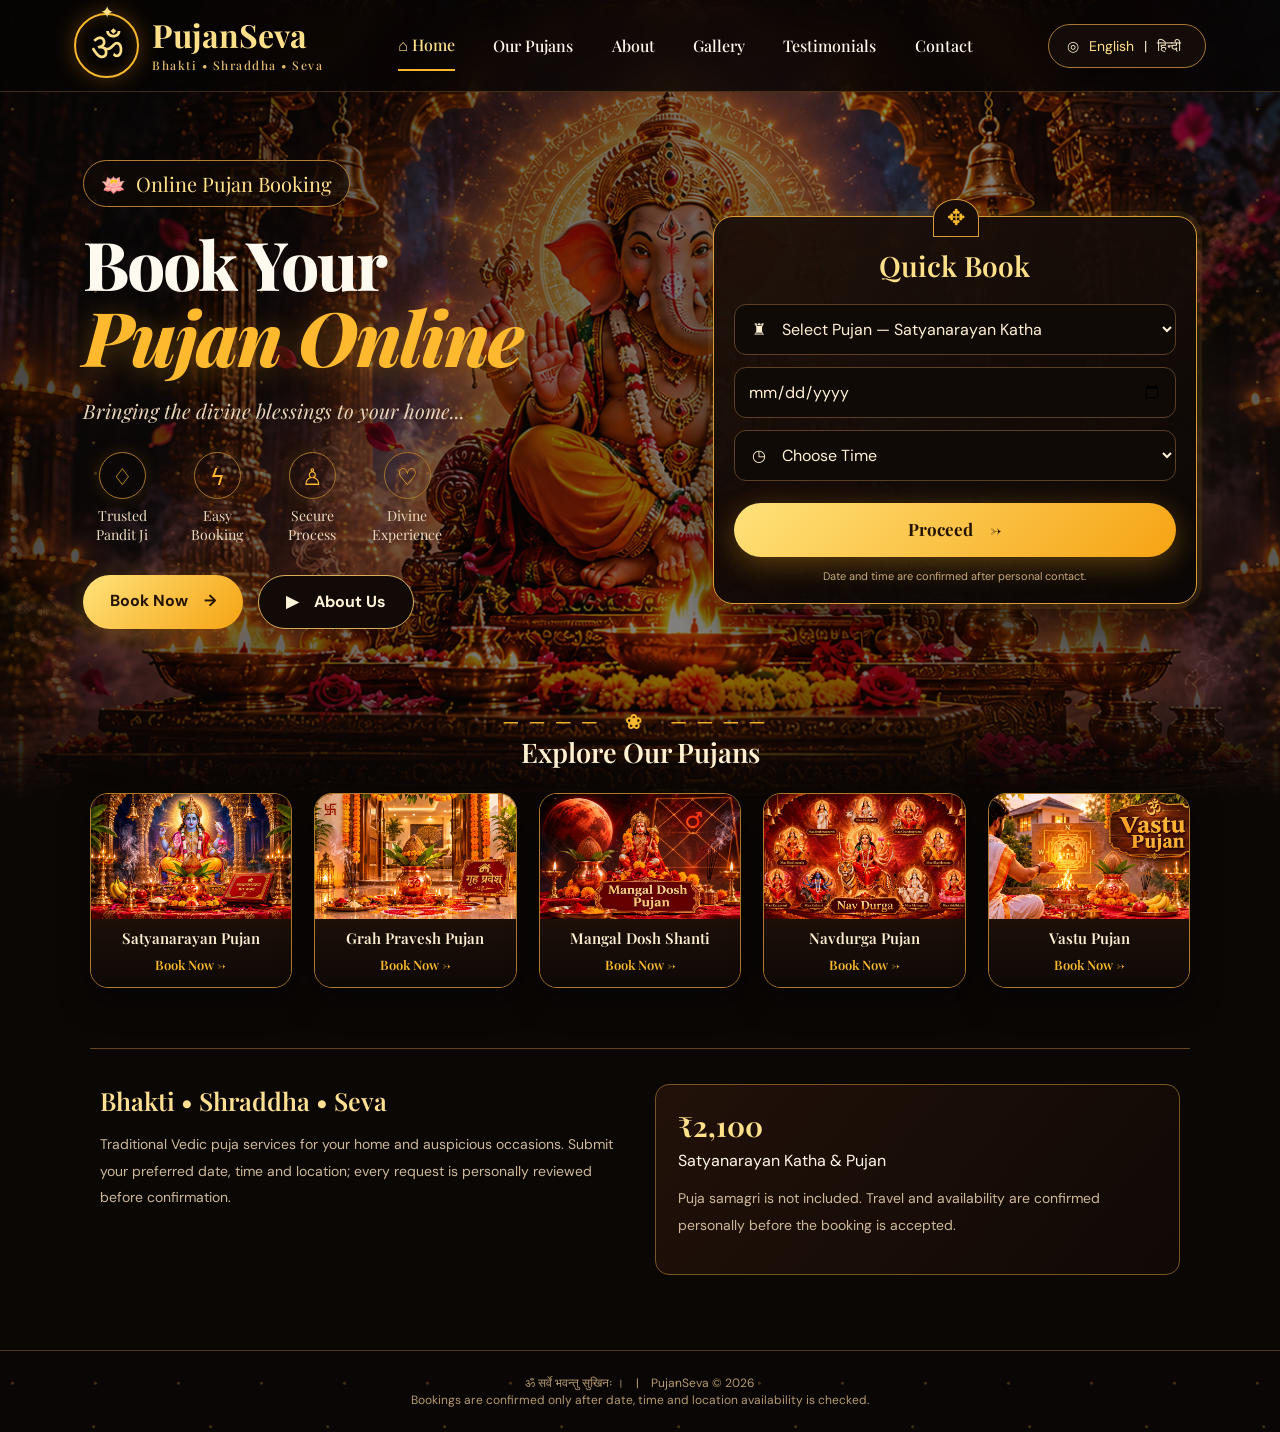
==== commit c001259f: "Set Lord Ganesha image as full website background" ====
--- a/index.html
+++ b/index.html
@@ -10,24 +10,24 @@
 <style>
 :root{--gold:#f7b82e;--gold2:#ffe08a;--cream:#fff8eb;--muted:#d7c3a4;--line:#9c6b29;--black:#090604}
 *{box-sizing:border-box}html{scroll-behavior:smooth}body{margin:0;background:var(--black);color:var(--cream);font-family:'DM Sans',sans-serif}a{color:inherit;text-decoration:none}button,input,select,textarea{font:inherit}
-.site{min-height:100vh;position:relative;overflow:hidden;background:radial-gradient(ellipse at 68% 30%,#59200f 0,#24100a 38%,#0b0705 76%)}.site:before{content:"";position:absolute;inset:0;pointer-events:none;opacity:.23;background:radial-gradient(circle at 15% 20%,#f8b63c 1px,transparent 2px),radial-gradient(circle at 80% 60%,#f8b63c 1px,transparent 2px);background-size:83px 91px,117px 123px}
+.site{min-height:100vh;position:relative;overflow:hidden;background:linear-gradient(110deg,rgba(9,6,4,.78),rgba(9,6,4,.48) 52%,rgba(9,6,4,.78)),url("assets/ganesha-hero.png") center center/cover fixed no-repeat}.site:before{content:"";position:absolute;inset:0;pointer-events:none;opacity:.23;background:radial-gradient(circle at 15% 20%,#f8b63c 1px,transparent 2px),radial-gradient(circle at 80% 60%,#f8b63c 1px,transparent 2px);background-size:83px 91px,117px 123px}
 .header{height:92px;padding:0 clamp(22px,5.8vw,96px);display:flex;align-items:center;justify-content:space-between;border-bottom:1px solid #d49b3a44;background:#070504c9;backdrop-filter:blur(14px);position:relative;z-index:5}
 .brand{display:flex;align-items:center;gap:13px}.logo{width:65px;height:65px;border:2px solid var(--gold);border-radius:50%;display:grid;place-items:center;color:var(--gold2);font-family:serif;font-size:38px;box-shadow:0 0 22px #e99a2455,inset 0 0 15px #e99a2433;position:relative}.logo:before{content:"✦";position:absolute;top:-13px;font-size:17px}.brand-name{font:700 32px 'Playfair Display',serif;color:var(--gold2);line-height:1}.brand-tag{font:500 12px 'Playfair Display',serif;color:#e5bd72;letter-spacing:1.5px;margin-top:6px}
 .nav{display:flex;align-items:center;gap:clamp(20px,3vw,48px);font:500 16px 'Playfair Display',serif}.nav a{padding:14px 0;transition:.2s}.nav a:hover,.nav a.active{color:var(--gold2)}.nav a.active{border-bottom:2px solid var(--gold)}.language{border:1px solid #a87632;border-radius:30px;padding:11px 18px;color:#f6e6c9;background:#130c08;font-size:14px}.language button{border:0;background:none;color:inherit;cursor:pointer}.language button.selected{color:var(--gold2)}
-.hero{min-height:590px;display:grid;grid-template-columns:1fr 1.18fr .78fr;align-items:center;gap:10px;padding:30px clamp(22px,6.5vw,108px) 0;position:relative;z-index:1}
+.hero{min-height:590px;display:grid;grid-template-columns:1fr .78fr;align-items:center;gap:10px;padding:30px clamp(22px,6.5vw,108px) 0;position:relative;z-index:1}
 .copy{position:relative;z-index:2;padding:15px 0 30px}.eyebrow{display:inline-flex;align-items:center;gap:10px;border:1px solid #b27c32;border-radius:30px;padding:9px 17px;color:var(--gold2);font:16px 'Playfair Display',serif;background:#100905b8}.eyebrow span{font-size:20px}
 h1{font:800 clamp(48px,5.25vw,78px)/1.02 'Playfair Display',serif;letter-spacing:-2px;margin:22px 0 15px;color:#fffaf0}h1 em{display:block;color:#ffb92e;font-style:italic;font-size:1.12em;text-shadow:0 4px 28px #ffad2655;white-space:nowrap}.sub{font:italic 20px 'Playfair Display',serif;color:#e7d4b8;line-height:1.6;max-width:450px}
 .trust{display:flex;gap:17px;margin:25px 0 30px}.trust-item{width:78px;text-align:center;color:#ead8bd;font:14px/1.35 'Playfair Display',serif}.trust-icon{width:47px;height:47px;margin:0 auto 8px;border:1px solid #a9772d;border-radius:50%;display:grid;place-items:center;color:var(--gold);font-size:23px;box-shadow:0 0 17px #f5ad2a25}
 .actions{display:flex;gap:15px;flex-wrap:wrap}.btn{border:0;border-radius:40px;padding:15px 27px;font-weight:700;cursor:pointer;transition:.2s}.btn:hover{transform:translateY(-2px);filter:brightness(1.08)}.btn-gold{color:#251305;background:linear-gradient(135deg,#ffe27a,#f6a313);box-shadow:0 7px 28px #f5a51c55}.btn-outline{color:#fff4d9;border:1px solid #d8ad59;background:#120a07}
-.art{height:570px;position:relative;display:grid;place-items:center;isolation:isolate}.halo{position:absolute;width:min(42vw,520px);aspect-ratio:1;border-radius:50%;background:radial-gradient(circle,#ffe3a0 0,#f79b37 27%,#a63a16 49%,#44130c 69%,transparent 73%);filter:blur(2px);z-index:-2}.mandala{position:absolute;width:min(47vw,560px);aspect-ratio:1;border:2px solid #ffce68aa;border-radius:50%;box-shadow:0 0 40px #ffb43d66,inset 0 0 40px #ffb43d44;z-index:-1}.mandala:before,.mandala:after{content:"";position:absolute;inset:23px;border:1px dashed #ffdc8c99;border-radius:50%}.mandala:after{inset:53px;border-style:solid;transform:rotate(45deg);border-radius:44%}
+.art{display:none}.halo{position:absolute;width:min(42vw,520px);aspect-ratio:1;border-radius:50%;background:radial-gradient(circle,#ffe3a0 0,#f79b37 27%,#a63a16 49%,#44130c 69%,transparent 73%);filter:blur(2px);z-index:-2}.mandala{position:absolute;width:min(47vw,560px);aspect-ratio:1;border:2px solid #ffce68aa;border-radius:50%;box-shadow:0 0 40px #ffb43d66,inset 0 0 40px #ffb43d44;z-index:-1}.mandala:before,.mandala:after{content:"";position:absolute;inset:23px;border:1px dashed #ffdc8c99;border-radius:50%}.mandala:after{inset:53px;border-style:solid;transform:rotate(45deg);border-radius:44%}
 .ganesh{width:min(43vw,520px);height:550px;object-fit:contain;filter:drop-shadow(0 20px 40px #ff9d2a77);animation:float 6s ease-in-out infinite}.spark{position:absolute;color:#ffd46c;font-size:24px;text-shadow:0 0 18px #ff9b21;animation:twinkle 2.4s infinite alternate}.s1{top:13%;left:13%}.s2{top:25%;right:9%;animation-delay:.8s}.s3{bottom:17%;left:10%;animation-delay:1.3s}.s4{bottom:23%;right:13%;animation-delay:.4s}@keyframes float{50%{transform:translateY(-9px)}}@keyframes twinkle{to{opacity:.25;transform:scale(.7)}}
 .booking{position:relative;z-index:3;border:1px solid #d99d37;border-radius:20px;padding:25px 20px 20px;background:linear-gradient(155deg,#1d1009f5,#090605f7);box-shadow:0 0 0 5px #f3b43a16,0 18px 60px #000a,0 0 35px #f2a52b22;margin-top:15px}.booking:before{content:"✥";position:absolute;top:-18px;left:calc(50% - 22px);width:44px;height:36px;background:#170c07;border:1px solid #d99d37;border-radius:50% 50% 0 0;color:var(--gold);display:grid;place-items:center;font-size:22px}.booking h2{text-align:center;color:var(--gold2);font:600 28px 'Playfair Display',serif;margin:5px 0 20px}.field{margin:12px 0}.field label{display:block;font-size:12px;color:#d6bd96;margin:0 0 6px}.field input,.field select,.field textarea{width:100%;background:#100a07;border:1px solid #5a4025;border-radius:12px;padding:13px;color:#fff0d4;outline:none}.field input:focus,.field select:focus,.field textarea:focus{border-color:var(--gold);box-shadow:0 0 0 3px #e9a83222}.field select option{background:#160d08}.booking .btn{width:100%;margin-top:10px;font:700 17px 'Playfair Display',serif}.booking-note{text-align:center;color:#c7aa7d;font-size:11px;margin:12px 0 0}
 .pujas{position:relative;z-index:1;padding:25px clamp(20px,7vw,110px) 75px;background:linear-gradient(180deg,transparent,#0b0705 18%)}.section-title{text-align:center;margin:0 auto 23px;font:600 27px 'Playfair Display',serif;color:#fff1d2}.ornament{color:var(--gold);letter-spacing:12px;font-size:20px}.cards{display:grid;grid-template-columns:repeat(5,minmax(0,1fr));gap:22px;max-width:1360px;margin:auto}.card{border:1px solid #b17a2b;border-radius:18px;overflow:hidden;background:#140b07;box-shadow:0 12px 30px #0008;transition:.25s;min-width:0}.card:hover{transform:translateY(-6px);box-shadow:0 15px 35px #d98a2533}.card img{display:block;width:100%;height:125px;object-fit:cover}.card-info{text-align:center;padding:9px 8px 12px;background:linear-gradient(180deg,#1c1009,#0e0805)}.card h3{font:600 15px 'Playfair Display',serif;margin:0 0 6px;color:#fff0d3}.card a{font:600 13px 'Playfair Display',serif;color:var(--gold)}
 .about{max-width:1100px;margin:60px auto 0;border-top:1px solid #65451e;padding:35px 10px 0;display:grid;grid-template-columns:1fr 1fr;gap:30px}.about h2{font:600 25px 'Playfair Display',serif;color:#ffdf92;margin:0 0 10px}.about p{font-size:14px;line-height:1.9;color:#cdb99a}.about-box{border:1px solid #795321;border-radius:14px;padding:22px;background:linear-gradient(130deg,#211109,#100906)}.about-box strong{color:var(--gold2);font:700 28px 'Playfair Display',serif;display:block;margin-bottom:6px}
 .footer{border-top:1px solid #503719;padding:24px;text-align:center;color:#b69a70;font-size:12px;background:#090605}
 .modal{position:fixed;inset:0;background:#000c;display:none;place-items:center;padding:18px;z-index:20}.modal.open{display:grid}.modal-card{width:min(100%,520px);max-height:90vh;overflow:auto;border:1px solid #d99d37;border-radius:18px;background:#160d08;padding:25px;box-shadow:0 20px 80px #000}.modal-head{display:flex;justify-content:space-between;align-items:center}.modal-head h2{color:var(--gold2);margin:0 0 15px;font:600 24px 'Playfair Display',serif}.close{background:none;border:0;color:#f5dba9;font-size:26px;cursor:pointer}.notice{font-size:12px;color:#c9b493;line-height:1.7}.toast{position:fixed;bottom:22px;left:50%;transform:translate(-50%,20px);opacity:0;pointer-events:none;background:#f5c65d;color:#241306;padding:12px 18px;border-radius:30px;font-size:13px;z-index:30;transition:.25s}.toast.show{opacity:1;transform:translate(-50%,0)}
-@media(max-width:1100px){.hero{grid-template-columns:1fr 1fr}.art{position:absolute;right:20%;top:15px;width:50%;opacity:.5;z-index:0}.copy{z-index:2}.booking{grid-column:2;max-width:350px;justify-self:end}.nav{gap:18px}.cards{grid-template-columns:repeat(3,1fr)}}
-@media(max-width:700px){.header{height:76px;padding:0 16px}.logo{width:49px;height:49px;font-size:29px}.brand-name{font-size:24px}.brand-tag{font-size:9px;letter-spacing:1px}.nav{display:none}.language{font-size:12px;padding:9px 12px}.hero{display:flex;flex-direction:column;align-items:stretch;padding:27px 19px 0;gap:0}.copy{padding-bottom:0}.art{position:absolute;right:-35px;top:95px;width:78%;height:350px;opacity:.3}.halo{width:310px}.mandala{width:340px}.ganesh{width:290px;height:340px}h1{font-size:48px;letter-spacing:-1px;margin-top:19px}h1 em{white-space:normal}.sub{font-size:16px;max-width:340px}.trust{gap:8px;justify-content:space-between;margin:22px 0}.trust-item{width:72px;font-size:11px}.trust-icon{width:39px;height:39px}.actions .btn{padding:12px 17px;font-size:13px}.booking{width:100%;max-width:none;margin:30px 0 0}.pujas{padding:34px 17px 55px}.cards{grid-template-columns:repeat(2,minmax(0,1fr));gap:13px}.card img{height:115px}.card h3{font-size:13px}.about{grid-template-columns:1fr;margin-top:40px}.section-title{font-size:23px}}
+@media(max-width:1100px){.hero{grid-template-columns:1fr 1fr}.copy{z-index:2}.booking{grid-column:2;max-width:350px;justify-self:end}.nav{gap:18px}.cards{grid-template-columns:repeat(3,1fr)}}
+@media(max-width:700px){.header{height:76px;padding:0 16px}.logo{width:49px;height:49px;font-size:29px}.brand-name{font-size:24px}.brand-tag{font-size:9px;letter-spacing:1px}.nav{display:none}.language{font-size:12px;padding:9px 12px}.hero{display:flex;flex-direction:column;align-items:stretch;padding:27px 19px 0;gap:0}.copy{padding-bottom:0}.halo{width:310px}.mandala{width:340px}.ganesh{width:290px;height:340px}h1{font-size:48px;letter-spacing:-1px;margin-top:19px}h1 em{white-space:normal}.sub{font-size:16px;max-width:340px}.trust{gap:8px;justify-content:space-between;margin:22px 0}.trust-item{width:72px;font-size:11px}.trust-icon{width:39px;height:39px}.actions .btn{padding:12px 17px;font-size:13px}.booking{width:100%;max-width:none;margin:30px 0 0}.pujas{padding:34px 17px 55px}.cards{grid-template-columns:repeat(2,minmax(0,1fr));gap:13px}.card img{height:115px}.card h3{font-size:13px}.about{grid-template-columns:1fr;margin-top:40px}.section-title{font-size:23px}}
 @media(max-width:390px){.cards{grid-template-columns:1fr}.card img{height:155px}.trust{gap:3px}.trust-item{width:67px}}
 </style>
 </head>
